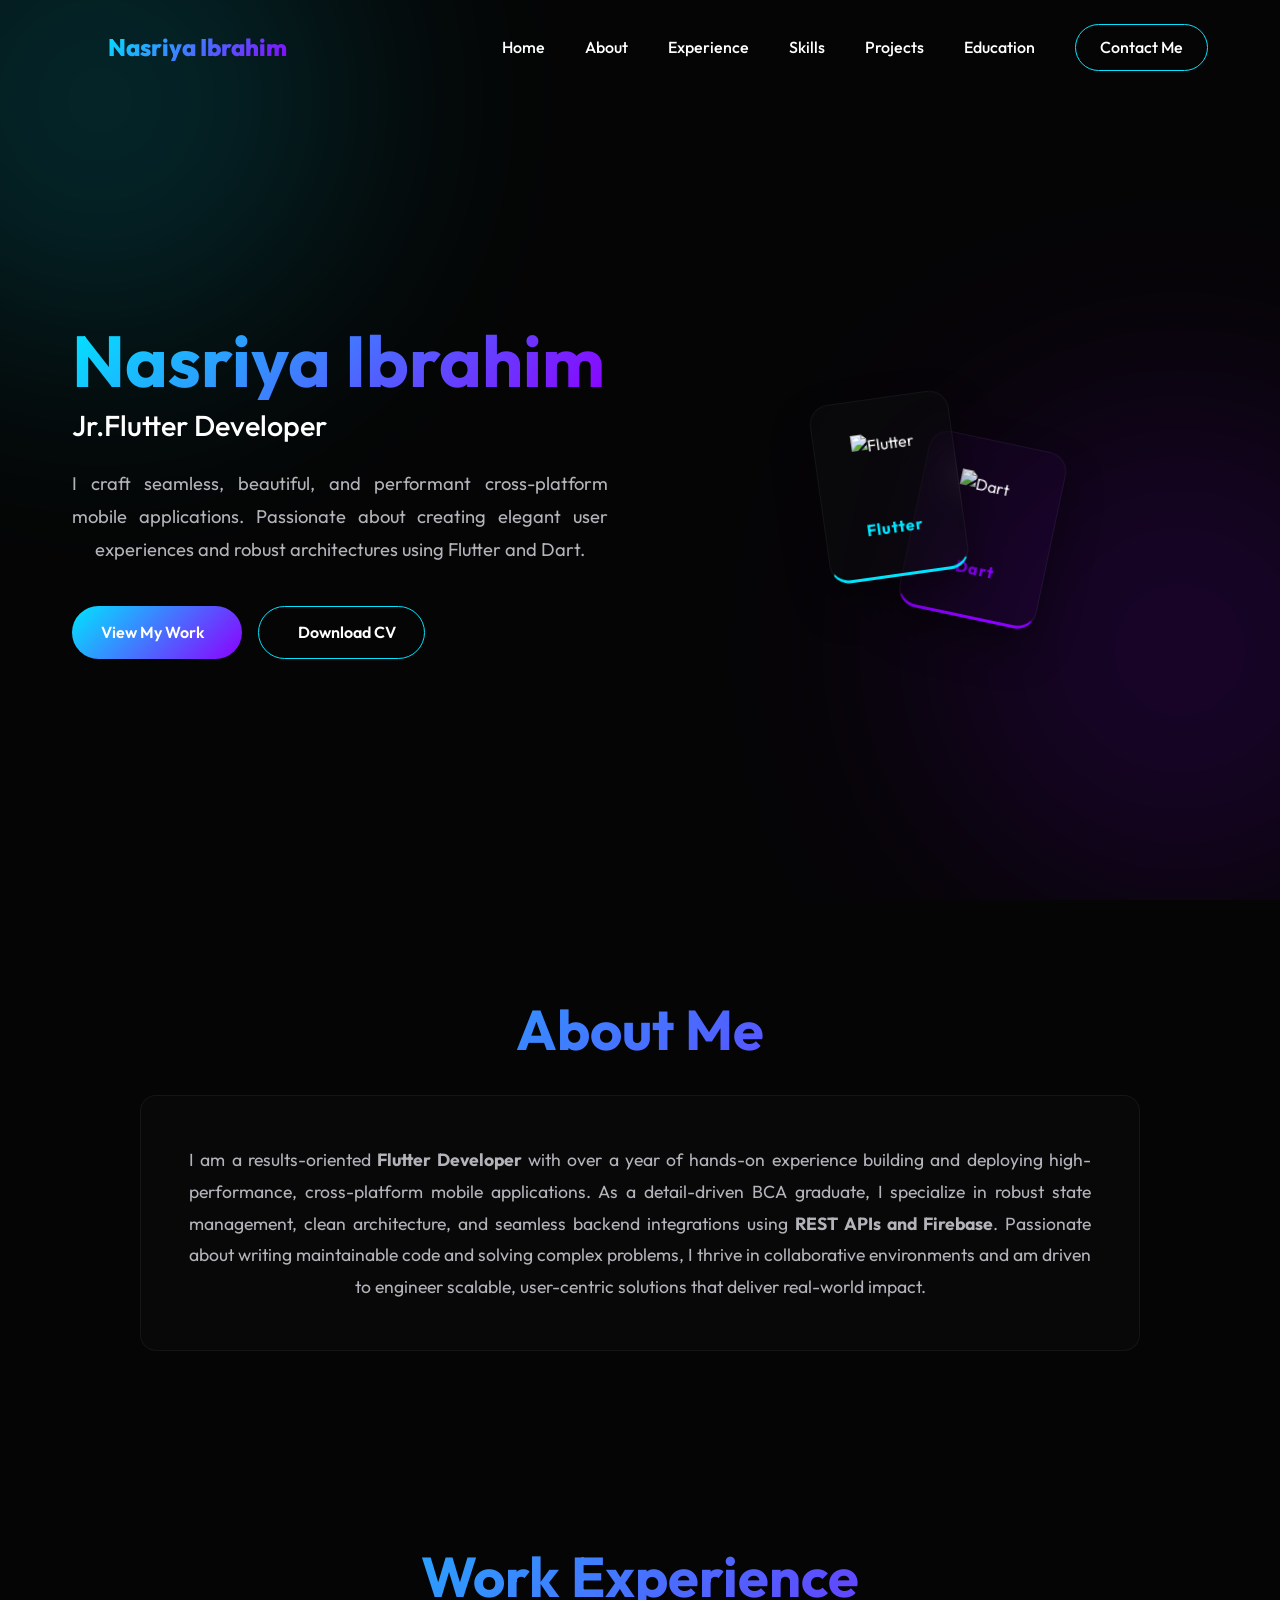
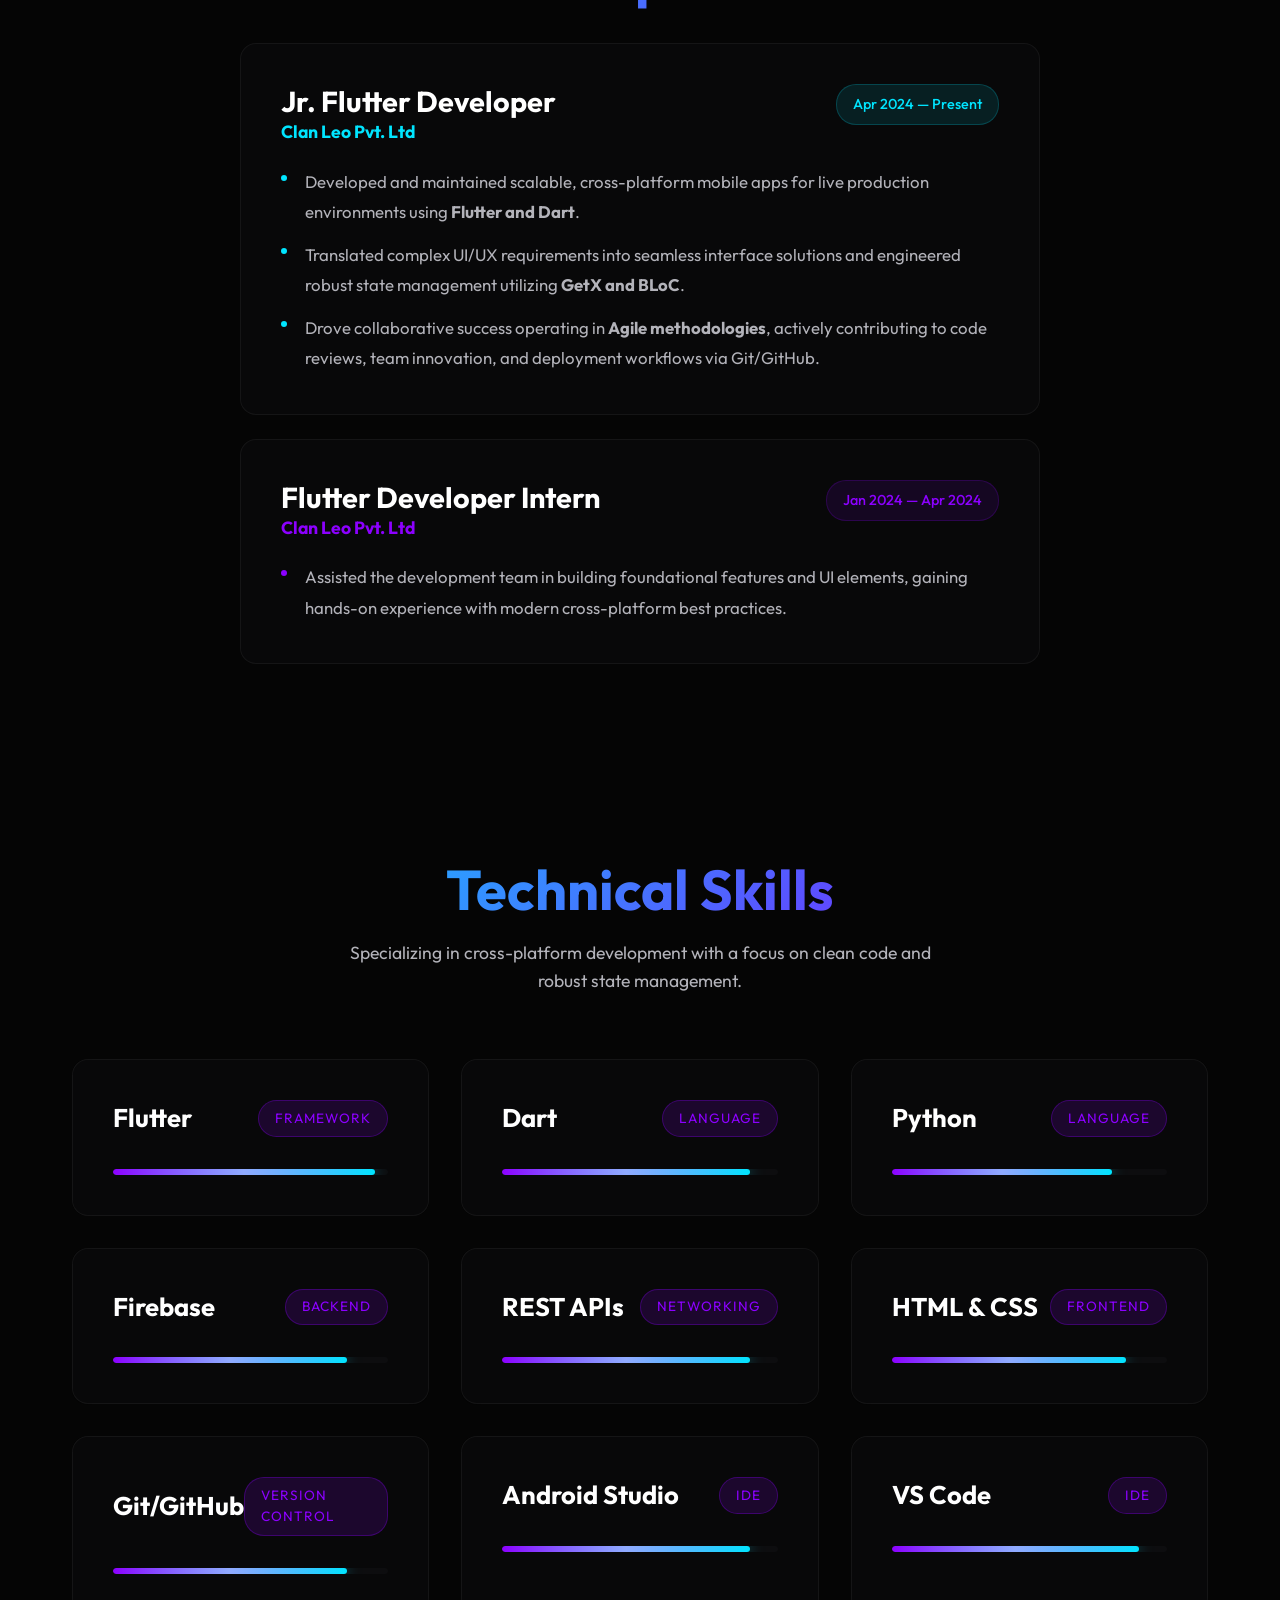
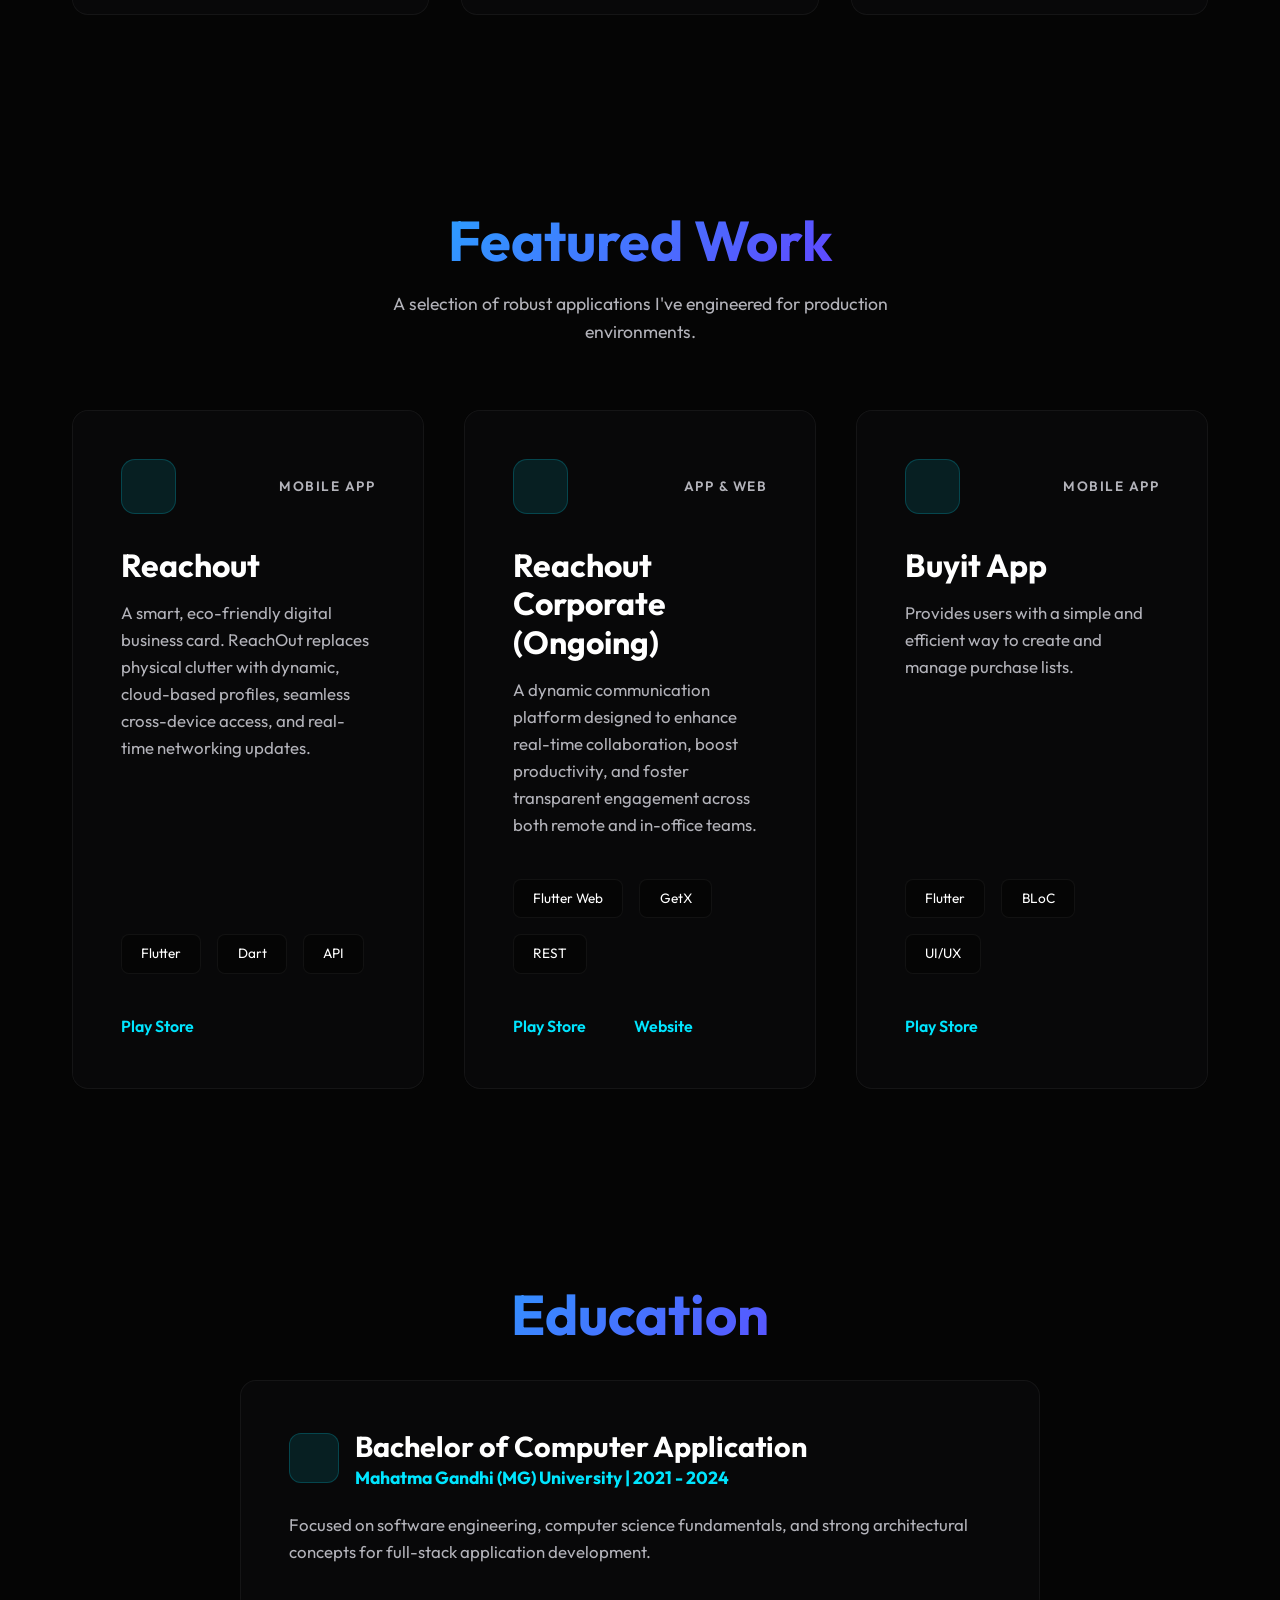
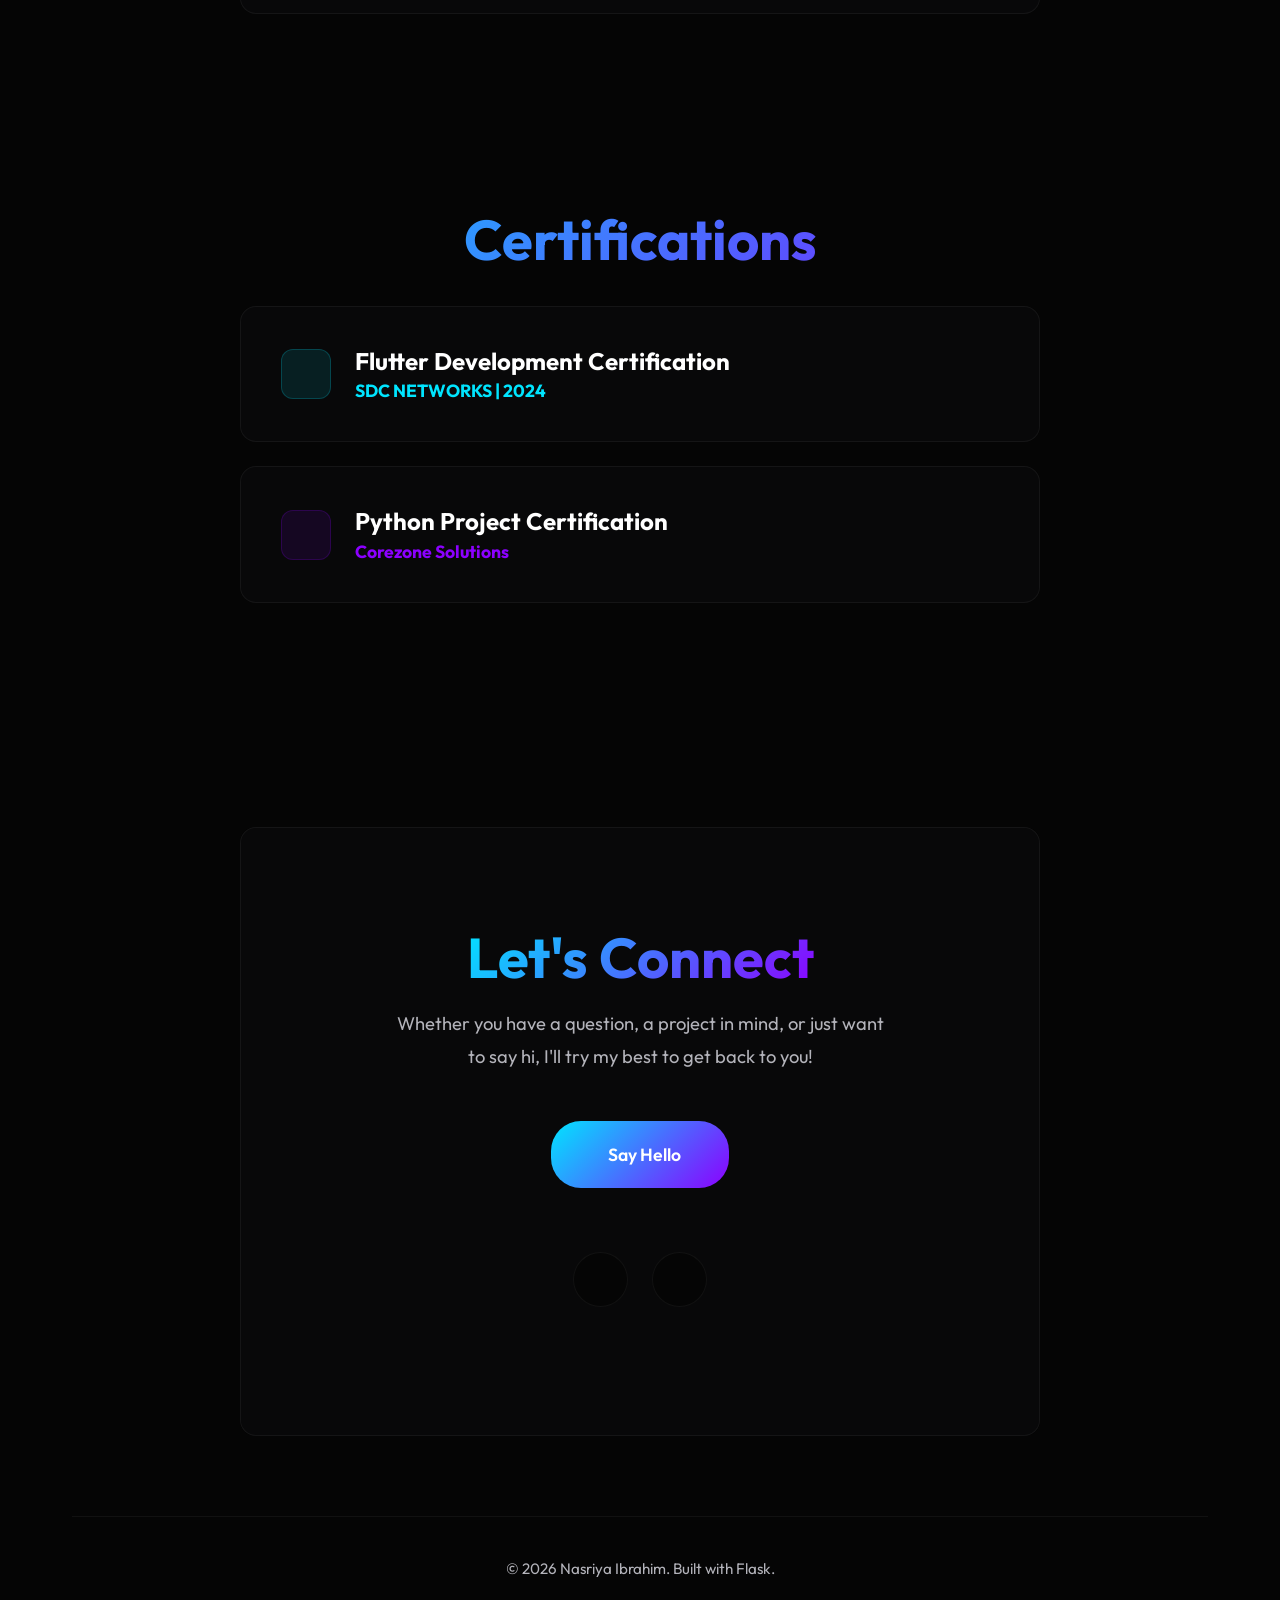
==== index.html @ cc46f15e "deploy: 3504ca70782f966c6904d2d7e022295c61c97cbf" ====
<!DOCTYPE html>
<html lang="en">

<head>
    <meta charset="UTF-8">
    <meta name="viewport" content="width=device-width, initial-scale=1.0">
    <title>Nasriya Ibrahim | Portfolio</title>
    <!-- Use Google Fonts -->
    <link rel="preconnect" href="https://fonts.googleapis.com">
    <link rel="preconnect" href="https://fonts.gstatic.com" crossorigin>
    <link href="https://fonts.googleapis.com/css2?family=Outfit:wght@300;400;500;600;700;800&display=swap"
        rel="stylesheet">
    <link rel="stylesheet" href="/static/css/style.css">
    <script src="https://unpkg.com/feather-icons"></script>
</head>

<body>

    <!-- Navbar -->
    <nav class="navbar" id="navbar">
        <div class="container nav-container">
            <a href="#home" class="logo">
                <i data-feather="code" class="logo-icon"></i>
                <span class="gradient-text">Nasriya Ibrahim</span>
            </a>
            <div class="nav-links" id="nav-links">
                <a href="#home">Home</a>
                <a href="#about">About</a>
                <a href="#experience">Experience</a>
                <a href="#skills">Skills</a>
                <a href="#projects">Projects</a>
                <a href="#education">Education</a>
                <a href="#contact" class="btn btn-outline nav-btn">Contact Me</a>
            </div>
            <button class="menu-toggle" id="menu-toggle"><i data-feather="menu"></i></button>
        </div>
    </nav>

    <!-- Hero Section -->
    <section id="home" class="hero-section">
        <div class="glow glow-1"></div>
        <div class="glow glow-2"></div>

        <div class="container hero-container animate-fade-in">
            <div class="hero-content">
                <h1 class="name gradient-text">Nasriya Ibrahim</h1>
                <h3 class="role">Jr.Flutter Developer</h3>

                <p class="bio text-secondary delay-1 animate-fade-in"
                    style="text-align: justify; text-align-last: center;">
                    I craft seamless, beautiful, and performant cross-platform mobile applications.
                    Passionate about creating elegant user experiences and robust architectures using Flutter and Dart.
                </p>

                <div class="hero-cta delay-2 animate-fade-in">
                    <a href="#projects" class="btn btn-primary">
                        View My Work <i data-feather="arrow-right"></i>
                    </a>
                    <a href="/static/cv.pdf" download="Nasriya_Ibrahim_CV.pdf"
                        class="btn btn-outline glass-panel">
                        <i data-feather="download"></i> Download CV
                    </a>
                </div>
            </div>

            <div class="hero-visual delay-3 animate-fade-in">
                <div class="tech-card tc-flutter">
                    <img src="https://storage.googleapis.com/cms-storage-bucket/4fd5520fe28ebf839174.svg"
                        alt="Flutter" />
                    <span>Flutter</span>
                </div>
                <div class="tech-card tc-dart">
                    <img src="https://upload.wikimedia.org/wikipedia/commons/f/fe/Dart_programming_language_logo.svg"
                        alt="Dart" />
                    <span>Dart</span>
                </div>
            </div>
        </div>
    </section>

    <!-- About Section -->
    <section id="about" class="section">
        <div class="container animate-fade-in delay-1">
            <h2 class="section-title gradient-text" style="text-align: center; margin-bottom: 2rem;">About Me</h2>
            <div class="glass-panel" style="padding: 3rem; margin: 0 auto; max-width: 1000px; text-align: center;">
                <p class="text-secondary"
                    style="font-size: 1.1rem; line-height: 1.8; text-align: justify; text-align-last: center;">
                    I am a results-oriented <strong>Flutter Developer</strong> with over a year of hands-on experience
                    building and deploying high-performance, cross-platform mobile applications. As a detail-driven BCA
                    graduate, I specialize in robust state management, clean architecture, and seamless backend
                    integrations using <strong>REST APIs and Firebase</strong>. Passionate about writing maintainable
                    code and solving complex problems, I thrive in collaborative environments and am driven to engineer
                    scalable, user-centric solutions that deliver real-world impact.
                </p>
            </div>
        </div>
    </section>

    <!-- Experience Section -->
    <section id="experience" class="section">
        <div class="container animate-fade-in delay-1">
            <h2 class="section-title gradient-text" style="text-align: center; margin-bottom: 2rem;">Work Experience
            </h2>

            <div style="display: flex; flex-direction: column; gap: 1.5rem; max-width: 800px; margin: 0 auto;">

                <!-- Role 1 -->
                <div class="glass-panel" style="padding: 2.5rem; transition: transform 0.3s ease;">
                    <div
                        style="display: flex; align-items: flex-start; justify-content: space-between; flex-wrap: wrap; gap: 1rem; margin-bottom: 1.5rem;">
                        <div>
                            <h3 style="font-size: 1.8rem; color: var(--text-primary); margin-bottom: 0.2rem;">Jr.
                                Flutter Developer</h3>
                            <h4 style="font-size: 1.1rem; color: var(--accent-primary);">Clan Leo Pvt. Ltd</h4>
                        </div>
                        <div
                            style="background: rgba(0, 229, 255, 0.1); padding: 0.5rem 1rem; border-radius: 20px; border: 1px solid rgba(0, 229, 255, 0.2); color: var(--accent-primary); font-weight: 500; font-size: 0.9rem;">
                            Apr 2024 &mdash; Present
                        </div>
                    </div>

                    <ul class="text-secondary"
                        style="font-size: 1.05rem; line-height: 1.8; list-style-type: none; margin: 0; padding: 0;">
                        <li style="position: relative; padding-left: 1.5rem; margin-bottom: 0.8rem;">
                            <span
                                style="position: absolute; left: 0; top: 0.5rem; width: 6px; height: 6px; border-radius: 50%; background: var(--accent-primary);"></span>
                            Developed and maintained scalable, cross-platform mobile apps for live production
                            environments using <strong>Flutter and Dart</strong>.
                        </li>
                        <li style="position: relative; padding-left: 1.5rem; margin-bottom: 0.8rem;">
                            <span
                                style="position: absolute; left: 0; top: 0.5rem; width: 6px; height: 6px; border-radius: 50%; background: var(--accent-primary);"></span>
                            Translated complex UI/UX requirements into seamless interface solutions and engineered
                            robust state management utilizing <strong>GetX and BLoC</strong>.
                        </li>
                        <li style="position: relative; padding-left: 1.5rem; margin-bottom: 0;">
                            <span
                                style="position: absolute; left: 0; top: 0.5rem; width: 6px; height: 6px; border-radius: 50%; background: var(--accent-primary);"></span>
                            Drove collaborative success operating in <strong>Agile methodologies</strong>, actively
                            contributing to code reviews, team innovation, and deployment workflows via Git/GitHub.
                        </li>
                    </ul>
                </div>

                <!-- Role 2 -->
                <div class="glass-panel" style="padding: 2.5rem; transition: transform 0.3s ease;">
                    <div
                        style="display: flex; align-items: flex-start; justify-content: space-between; flex-wrap: wrap; gap: 1rem; margin-bottom: 1.5rem;">
                        <div>
                            <h3 style="font-size: 1.8rem; color: var(--text-primary); margin-bottom: 0.2rem;">Flutter
                                Developer Intern</h3>
                            <h4 style="font-size: 1.1rem; color: var(--accent-secondary);">Clan Leo Pvt. Ltd</h4>
                        </div>
                        <div
                            style="background: rgba(140, 0, 255, 0.1); padding: 0.5rem 1rem; border-radius: 20px; border: 1px solid rgba(140, 0, 255, 0.2); color: var(--accent-secondary); font-weight: 500; font-size: 0.9rem;">
                            Jan 2024 &mdash; Apr 2024
                        </div>
                    </div>

                    <ul class="text-secondary"
                        style="font-size: 1.05rem; line-height: 1.8; list-style-type: none; margin: 0; padding: 0;">
                        <li style="position: relative; padding-left: 1.5rem; margin-bottom: 0;">
                            <span
                                style="position: absolute; left: 0; top: 0.5rem; width: 6px; height: 6px; border-radius: 50%; background: var(--accent-secondary);"></span>
                            Assisted the development team in building foundational features and UI elements, gaining
                            hands-on experience with modern cross-platform best practices.
                        </li>
                    </ul>
                </div>

            </div>
        </div>
    </section>

    <!-- Skills Section -->
    <section id="skills" class="section skills-section">
        <div class="container">
            <h2 class="section-title gradient-text animate-fade-in">Technical Skills</h2>
            <p class="section-subtitle animate-fade-in delay-1">
                Specializing in cross-platform development with a focus on clean code and robust state management.
            </p>

            <div class="skills-grid">
                
                <div class="skill-card glass-panel animate-fade-in delay-2">
                    <div class="skill-info">
                        <h3 class="skill-name">Flutter</h3>
                        <span class="skill-category">Framework</span>
                    </div>
                    <div class="skill-bar-container">
                        <div class="skill-bar" style="width: 95%"></div>
                    </div>
                </div>
                
                <div class="skill-card glass-panel animate-fade-in delay-3">
                    <div class="skill-info">
                        <h3 class="skill-name">Dart</h3>
                        <span class="skill-category">Language</span>
                    </div>
                    <div class="skill-bar-container">
                        <div class="skill-bar" style="width: 90%"></div>
                    </div>
                </div>
                
                <div class="skill-card glass-panel animate-fade-in delay-1">
                    <div class="skill-info">
                        <h3 class="skill-name">Python</h3>
                        <span class="skill-category">Language</span>
                    </div>
                    <div class="skill-bar-container">
                        <div class="skill-bar" style="width: 80%"></div>
                    </div>
                </div>
                
                <div class="skill-card glass-panel animate-fade-in delay-2">
                    <div class="skill-info">
                        <h3 class="skill-name">Firebase</h3>
                        <span class="skill-category">Backend</span>
                    </div>
                    <div class="skill-bar-container">
                        <div class="skill-bar" style="width: 85%"></div>
                    </div>
                </div>
                
                <div class="skill-card glass-panel animate-fade-in delay-3">
                    <div class="skill-info">
                        <h3 class="skill-name">REST APIs</h3>
                        <span class="skill-category">Networking</span>
                    </div>
                    <div class="skill-bar-container">
                        <div class="skill-bar" style="width: 90%"></div>
                    </div>
                </div>
                
                <div class="skill-card glass-panel animate-fade-in delay-1">
                    <div class="skill-info">
                        <h3 class="skill-name">HTML &amp; CSS</h3>
                        <span class="skill-category">Frontend</span>
                    </div>
                    <div class="skill-bar-container">
                        <div class="skill-bar" style="width: 85%"></div>
                    </div>
                </div>
                
                <div class="skill-card glass-panel animate-fade-in delay-2">
                    <div class="skill-info">
                        <h3 class="skill-name">Git/GitHub</h3>
                        <span class="skill-category">Version Control</span>
                    </div>
                    <div class="skill-bar-container">
                        <div class="skill-bar" style="width: 85%"></div>
                    </div>
                </div>
                
                <div class="skill-card glass-panel animate-fade-in delay-3">
                    <div class="skill-info">
                        <h3 class="skill-name">Android Studio</h3>
                        <span class="skill-category">IDE</span>
                    </div>
                    <div class="skill-bar-container">
                        <div class="skill-bar" style="width: 90%"></div>
                    </div>
                </div>
                
                <div class="skill-card glass-panel animate-fade-in delay-1">
                    <div class="skill-info">
                        <h3 class="skill-name">VS Code</h3>
                        <span class="skill-category">IDE</span>
                    </div>
                    <div class="skill-bar-container">
                        <div class="skill-bar" style="width: 90%"></div>
                    </div>
                </div>
                
            </div>
        </div>
    </section>

    <!-- Projects Section -->
    <section id="projects" class="section projects-section">
        <div class="container">
            <h2 class="section-title gradient-text animate-fade-in">Featured Work</h2>
            <p class="section-subtitle animate-fade-in delay-1">
                A selection of robust applications I've engineered for production environments.
            </p>

            <div class="projects-grid">
                
                <div class="project-card glass-panel animate-fade-in delay-2">
                    <div class="project-header">
                        <div class="project-icon">
                            
                            <i data-feather="smartphone"></i>
                            
                        </div>
                        <span class="project-type">Mobile App</span>
                    </div>

                    <h3 class="project-title">Reachout</h3>
                    <p class="project-desc">A smart, eco-friendly digital business card. ReachOut replaces physical clutter with dynamic, cloud-based profiles, seamless cross-device access, and real-time networking updates.</p>

                    <div class="project-tags">
                        
                        <span class="tag">Flutter</span>
                        
                        <span class="tag">Dart</span>
                        
                        <span class="tag">API</span>
                        
                    </div>

                    <div style="display: flex; gap: 1.5rem; flex-wrap: wrap;">
                        
                        <a href="https://play.google.com/store/apps/details?id=in.reachout_mobile" class="project-link" target="_blank" rel="noreferrer" >
                            Play Store <i data-feather="external-link" style="width: 16px; height: 16px;"></i>
                        </a>
                        
                    </div>
                </div>
                
                <div class="project-card glass-panel animate-fade-in delay-3">
                    <div class="project-header">
                        <div class="project-icon">
                            
                            <i data-feather="monitor"></i>
                            
                        </div>
                        <span class="project-type">App &amp; Web</span>
                    </div>

                    <h3 class="project-title">Reachout Corporate (Ongoing)</h3>
                    <p class="project-desc">A dynamic communication platform designed to enhance real-time collaboration, boost productivity, and foster transparent engagement across both remote and in-office teams.</p>

                    <div class="project-tags">
                        
                        <span class="tag">Flutter Web</span>
                        
                        <span class="tag">GetX</span>
                        
                        <span class="tag">REST</span>
                        
                    </div>

                    <div style="display: flex; gap: 1.5rem; flex-wrap: wrap;">
                        
                        <a href="https://play.google.com/store/apps/details?id=com.reachoutAlpha.corporatemobile" class="project-link" target="_blank" rel="noreferrer" >
                            Play Store <i data-feather="external-link" style="width: 16px; height: 16px;"></i>
                        </a>
                        
                        <a href="https://corporate.reachout.ltd" class="project-link" target="_blank" rel="noreferrer" >
                            Website <i data-feather="external-link" style="width: 16px; height: 16px;"></i>
                        </a>
                        
                    </div>
                </div>
                
                <div class="project-card glass-panel animate-fade-in delay-1">
                    <div class="project-header">
                        <div class="project-icon">
                            
                            <i data-feather="smartphone"></i>
                            
                        </div>
                        <span class="project-type">Mobile App</span>
                    </div>

                    <h3 class="project-title">Buyit App</h3>
                    <p class="project-desc">Provides users with a simple and efficient way to create and manage purchase lists.</p>

                    <div class="project-tags">
                        
                        <span class="tag">Flutter</span>
                        
                        <span class="tag">BLoC</span>
                        
                        <span class="tag">UI/UX</span>
                        
                    </div>

                    <div style="display: flex; gap: 1.5rem; flex-wrap: wrap;">
                        
                        <a href="https://play.google.com/store/apps/details?id=com.buyitltd.buyit" class="project-link" target="_blank" rel="noreferrer" >
                            Play Store <i data-feather="external-link" style="width: 16px; height: 16px;"></i>
                        </a>
                        
                    </div>
                </div>
                
            </div>
        </div>
    </section>

    <!-- Education Section -->
    <section id="education" class="section">
        <div class="container animate-fade-in delay-1">
            <h2 class="section-title gradient-text" style="text-align: center; margin-bottom: 2rem;">Education</h2>
            <div class="glass-panel"
                style="padding: 3rem; margin: 0 auto; max-width: 800px; transition: transform 0.3s ease;">
                <div style="display: flex; align-items: center; gap: 1rem; margin-bottom: 1rem;">
                    <div
                        style="width: 50px; height: 50px; border-radius: 12px; background: rgba(0, 229, 255, 0.1); color: var(--accent-primary); display: flex; justify-content: center; align-items: center; border: 1px solid rgba(0, 229, 255, 0.2);">
                        <i data-feather="book-open"></i>
                    </div>
                    <div>
                        <h3 style="font-size: 1.8rem; color: var(--text-primary); margin-bottom: 0.2rem;">Bachelor of
                            Computer Application</h3>
                        <h4 style="font-size: 1.1rem; color: var(--accent-primary);">Mahatma Gandhi (MG) University |
                            2021 - 2024</h4>
                    </div>
                </div>
                <p class="text-secondary" style="margin-top: 1.5rem; font-size: 1.05rem;">
                    Focused on software engineering, computer science fundamentals, and strong architectural concepts
                    for full-stack application development.
                </p>
            </div>
        </div>
    </section>


    <!-- Certifications Section -->
    <section id="certifications" class="section">
        <div class="container animate-fade-in">
            <h2 class="section-title gradient-text" style="text-align: center; margin-bottom: 2rem;">Certifications</h2>
            <div style="display: flex; flex-direction: column; gap: 1.5rem; max-width: 800px; margin: 0 auto;">
                <div class="glass-panel" style="padding: 2.5rem; transition: transform 0.3s ease;">
                    <div style="display: flex; align-items: center; gap: 1.5rem;">
                        <div
                            style="width: 50px; height: 50px; border-radius: 12px; background: rgba(0, 229, 255, 0.1); color: var(--accent-primary); display: flex; justify-content: center; align-items: center; border: 1px solid rgba(0, 229, 255, 0.2); flex-shrink: 0;">
                            <i data-feather="award"></i>
                        </div>
                        <div>
                            <h3 style="font-size: 1.5rem; color: var(--text-primary); margin-bottom: 0.3rem;">Flutter
                                Development Certification</h3>
                            <h4 style="font-size: 1.1rem; color: var(--accent-primary);">SDC NETWORKS | 2024</h4>
                        </div>
                    </div>
                </div>

                <div class="glass-panel" style="padding: 2.5rem; transition: transform 0.3s ease;">
                    <div style="display: flex; align-items: center; gap: 1.5rem;">
                        <div
                            style="width: 50px; height: 50px; border-radius: 12px; background: rgba(140, 0, 255, 0.1); color: var(--accent-secondary); display: flex; justify-content: center; align-items: center; border: 1px solid rgba(140, 0, 255, 0.2); flex-shrink: 0;">
                            <i data-feather="award"></i>
                        </div>
                        <div>
                            <h3 style="font-size: 1.5rem; color: var(--text-primary); margin-bottom: 0.3rem;">Python
                                Project Certification</h3>
                            <h4 style="font-size: 1.1rem; color: var(--accent-secondary);">Corezone Solutions</h4>
                        </div>
                    </div>
                </div>
            </div>
        </div>
    </section>

    <!-- Contact Section -->
    <footer id="contact" class="contact-section section">
        <div class="container contact-container">
            <div class="contact-content glass-panel animate-fade-in delay-2">
                <h2 class="section-title gradient-text">Let's Connect</h2>
                <p class="contact-desc">
                    Whether you have a question, a project in mind, or just want to say hi, I'll try my best to get back
                    to you!
                </p>

                <a href="mailto:nasriyaibrahim362@gmail.com" class="btn btn-primary contact-btn">
                    <i data-feather="mail"></i> Say Hello
                </a>

                <div class="social-links">
                    <a href="https://github.com/nasriya-ibrahim" target="_blank" rel="noreferrer" class="social-icon">
                        <i data-feather="github"></i>
                    </a>
                    <a href="https://www.linkedin.com/in/nasriya-ibrahim" target="_blank" rel="noreferrer"
                        class="social-icon">
                        <i data-feather="linkedin"></i>
                    </a>
                </div>
            </div>

            <div class="footer-bottom text-secondary">
                <p>&copy;
                    <script>document.write(new Date().getFullYear())</script> Nasriya Ibrahim. Built with Flask.
                </p>
            </div>
        </div>
    </footer>

    <script>
        // Initialize Feather Icons
        feather.replace();

        // Navbar Scroll Effect
        window.addEventListener('scroll', () => {
            const navbar = document.getElementById('navbar');
            if (window.scrollY > 50) {
                navbar.classList.add('scrolled', 'glass-panel');
            } else {
                navbar.classList.remove('scrolled', 'glass-panel');
            }
        });

        // Mobile Menu Toggle
        const menuToggle = document.getElementById('menu-toggle');
        const navLinks = document.getElementById('nav-links');

        menuToggle.addEventListener('click', () => {
            navLinks.classList.toggle('active');
            if (navLinks.classList.contains('active')) {
                navLinks.classList.add('glass-panel');
            }
        });

        // Smooth Scrolling setup (Optional depending on browser support, covered via CSS)
    </script>
</body>

</html>
---- static/css/style.css ----
:root {
  /* Core Colors - Deep Premium Black */
  --bg-primary: #050505;
  --bg-secondary: #0d0d0f;
  --bg-tertiary: rgba(255, 255, 255, 0.02);
  
  /* Accent Colors - Sleek Gold/Amber to signify premium 
     If the user wants pure black combinations, maybe silver/white, but let's use a subtle cyan/purple premium dark mode */
  --accent-primary: #00e5ff;
  --accent-secondary: #8c00ff;
  --text-primary: #ffffff;
  --text-secondary: #b3b3ba;
  
  /* Glassmorphism */
  --glass-bg: rgba(13, 13, 15, 0.5);
  --glass-border: rgba(255, 255, 255, 0.05);
  
  --font-main: 'Outfit', sans-serif;
}

* {
  margin: 0;
  padding: 0;
  box-sizing: border-box;
  scroll-behavior: smooth;
}

body {
  font-family: var(--font-main);
  background-color: var(--bg-primary);
  color: var(--text-primary);
  line-height: 1.6;
  overflow-x: hidden;
  -webkit-font-smoothing: antialiased;
}

/* Scrollbar */
::-webkit-scrollbar {
  width: 6px;
}
::-webkit-scrollbar-track {
  background: var(--bg-primary);
}
::-webkit-scrollbar-thumb {
  background: var(--bg-secondary);
  border-radius: 3px;
}
::-webkit-scrollbar-thumb:hover {
  background: var(--accent-secondary);
}

/* Typography Utilities */
h1, h2, h3, h4, h5, h6 {
  font-weight: 700;
  line-height: 1.2;
}

.gradient-text {
  background: linear-gradient(135deg, var(--accent-primary), var(--accent-secondary));
  -webkit-background-clip: text;
  -webkit-text-fill-color: transparent;
  background-clip: text;
}

.text-secondary {
    color: var(--text-secondary);
}

/* Layout Utilities */
.container {
  max-width: 1200px;
  margin: 0 auto;
  padding: 0 2rem;
}

.section {
  padding: 6rem 0;
}

/* Glass panel utility */
.glass-panel {
  background: var(--glass-bg);
  backdrop-filter: blur(16px);
  -webkit-backdrop-filter: blur(16px);
  border: 1px solid var(--glass-border);
  border-radius: 16px;
}

/* Buttons */
.btn {
  display: inline-flex;
  align-items: center;
  justify-content: center;
  padding: 0.8rem 1.8rem;
  border-radius: 30px;
  font-weight: 600;
  font-size: 1rem;
  cursor: pointer;
  transition: all 0.3s ease;
  text-decoration: none;
  gap: 0.6rem;
}

.btn-primary {
  background: linear-gradient(135deg, var(--accent-primary), var(--accent-secondary));
  color: #fff;
  border: none;
  position: relative;
  overflow: hidden;
  z-index: 1;
}

.btn-primary::before {
  content: '';
  position: absolute;
  top: 0; left: 0; right: 0; bottom: 0;
  background: linear-gradient(135deg, var(--accent-secondary), var(--accent-primary));
  z-index: -1;
  transition: opacity 0.3s ease;
  opacity: 0;
}

.btn-primary:hover::before {
  opacity: 1;
}

.btn-primary:hover {
  transform: translateY(-3px);
  box-shadow: 0 10px 25px rgba(140, 0, 255, 0.4);
}

.btn-outline {
  background: transparent;
  color: var(--text-primary);
  border: 1px solid var(--accent-primary);
}

.btn-outline:hover {
  background: rgba(0, 229, 255, 0.1);
  transform: translateY(-2px);
}

/* Animations */
@keyframes fadeIn {
  from { opacity: 0; transform: translateY(20px); }
  to { opacity: 1; transform: translateY(0); }
}

@keyframes pulse-glow {
  0% { box-shadow: 0 0 0 0 rgba(0, 229, 255, 0.4); }
  70% { box-shadow: 0 0 20px 10px rgba(0, 229, 255, 0); }
  100% { box-shadow: 0 0 0 0 rgba(0, 229, 255, 0); }
}

@keyframes float {
  0% { transform: translateY(0px); }
  50% { transform: translateY(-15px); }
  100% { transform: translateY(0px); }
}

.animate-fade-in {
  animation: fadeIn 0.8s ease-out forwards;
}

.delay-1 { animation-delay: 0.1s; }
.delay-2 { animation-delay: 0.2s; }
.delay-3 { animation-delay: 0.3s; }

/* ---------------- Navbar ---------------- */
.navbar {
  position: fixed;
  top: 0;
  left: 0;
  width: 100%;
  padding: 1.5rem 0;
  z-index: 1000;
  transition: all 0.3s ease;
}

.navbar.scrolled {
  padding: 1rem 0;
  border-radius: 0;
  border-left: none;
  border-right: none;
  border-top: none;
}

.nav-container {
  display: flex;
  justify-content: space-between;
  align-items: center;
}

.logo {
  display: flex;
  align-items: center;
  gap: 0.5rem;
  font-size: 1.5rem;
  font-weight: 800;
  text-decoration: none;
  color: var(--text-primary);
}

.logo-icon {
  color: var(--accent-primary);
  width: 28px; height: 28px;
}

.nav-links {
  display: flex;
  align-items: center;
  gap: 2.5rem;
}

.nav-links a {
  color: var(--text-primary);
  text-decoration: none;
  font-weight: 500;
  font-size: 1rem;
  transition: color 0.3s ease;
}

.nav-links a:hover {
  color: var(--accent-primary);
}

.nav-btn {
  padding: 0.6rem 1.5rem;
  font-size: 0.9rem;
}

.menu-toggle {
  display: none;
  background: transparent;
  border: none;
  color: var(--text-primary);
  cursor: pointer;
}

/* ---------------- Hero Section ---------------- */
.hero-section {
  min-height: 100vh;
  display: flex;
  align-items: center;
  position: relative;
  overflow: hidden;
  padding-top: 5rem;
}

.glow {
  position: absolute;
  width: 500px;
  height: 500px;
  border-radius: 50%;
  filter: blur(120px);
  z-index: -1;
}

.glow-1 {
  top: -150px;
  left: -150px;
  background: var(--accent-primary);
  opacity: 0.15;
}

.glow-2 {
  bottom: 0;
  right: -150px;
  background: var(--accent-secondary);
  opacity: 0.15;
}

.hero-container {
  display: flex;
  align-items: center;
  justify-content: space-between;
  width: 100%;
  gap: 4rem;
}

.hero-content {
  flex: 1;
  max-width: 600px;
}

.greeting {
  font-size: 1.5rem;
  font-weight: 400;
  color: var(--text-secondary);
  margin-bottom: 0.5rem;
  letter-spacing: 2px;
}

.name {
  font-size: 4.5rem;
  margin-bottom: 0.5rem;
  line-height: 1.1;
}

.role {
  font-size: 1.8rem;
  color: var(--text-primary);
  margin-bottom: 1.5rem;
  font-weight: 500;
}

.bio {
  font-size: 1.15rem;
  margin-bottom: 2.5rem;
  line-height: 1.8;
}

.hero-cta {
  display: flex;
  gap: 1rem;
}

.hero-visual {
  flex: 1;
  display: flex;
  justify-content: center;
  align-items: center;
  position: relative;
}

.tech-card {
  width: 140px;
  height: 180px;
  background: var(--glass-bg);
  backdrop-filter: blur(16px);
  border: 1px solid var(--glass-border);
  border-radius: 20px;
  display: flex;
  flex-direction: column;
  justify-content: center;
  align-items: center;
  box-shadow: 0 20px 40px rgba(0,0,0,0.4);
  position: absolute;
  transition: transform 0.5s ease, box-shadow 0.5s ease;
}

.tech-card img {
  width: 65px;
  height: 65px;
  object-fit: contain;
  margin-bottom: 1.2rem;
}

.tech-card span {
  font-weight: 700;
  letter-spacing: 1px;
  font-size: 1rem;
}

.tc-flutter {
  transform: rotate(-8deg) translateX(-50px) translateY(-10px);
  z-index: 2;
  border-bottom: 3px solid var(--accent-primary);
  animation: float-tilt-1 6s ease-in-out infinite;
}

.tc-flutter span {
  color: var(--accent-primary);
}

.tc-dart {
  transform: rotate(12deg) translateX(50px) translateY(30px);
  z-index: 1;
  background: rgba(140, 0, 255, 0.05);
  border-bottom: 3px solid var(--accent-secondary);
  animation: float-tilt-2 7s ease-in-out infinite 1s;
}

.tc-dart span {
  color: var(--accent-secondary);
}

.tech-card:hover {
  transform: scale(1.05) translateZ(20px);
  box-shadow: 0 30px 60px rgba(0,229,255,0.2);
  z-index: 3;
}

@keyframes float-tilt-1 {
  0%, 100% { transform: rotate(-8deg) translateX(-50px) translateY(-10px); }
  50% { transform: rotate(-6deg) translateX(-50px) translateY(-25px); }
}

@keyframes float-tilt-2 {
  0%, 100% { transform: rotate(12deg) translateX(50px) translateY(30px); }
  50% { transform: rotate(9deg) translateX(50px) translateY(15px); }
}

/* ---------------- Skills Section ---------------- */
.skills-section {
  position: relative;
}

.section-title {
  font-size: 3.5rem;
  text-align: center;
  margin-bottom: 1rem;
}

.section-subtitle {
  text-align: center;
  color: var(--text-secondary);
  max-width: 600px;
  margin: 0 auto 4rem auto;
  font-size: 1.1rem;
}

.skills-grid {
  display: grid;
  grid-template-columns: repeat(auto-fit, minmax(300px, 1fr));
  gap: 2rem;
}

.skill-card {
  padding: 2.5rem;
  transition: transform 0.4s ease, box-shadow 0.4s ease;
}

.skill-card:hover {
  transform: translateY(-8px);
  box-shadow: 0 15px 40px rgba(0, 229, 255, 0.08);
}

.skill-info {
  display: flex;
  justify-content: space-between;
  align-items: center;
  margin-bottom: 2rem;
}

.skill-name {
  font-size: 1.6rem;
  color: var(--text-primary);
}

.skill-category {
  font-size: 0.85rem;
  padding: 0.4rem 1rem;
  background: rgba(140, 0, 255, 0.15);
  color: var(--accent-secondary);
  border-radius: 20px;
  border: 1px solid rgba(140, 0, 255, 0.3);
  text-transform: uppercase;
  letter-spacing: 1px;
}

.skill-bar-container {
  width: 100%;
  height: 6px;
  background: var(--bg-secondary);
  border-radius: 3px;
  overflow: hidden;
  position: relative;
}

.skill-bar {
  height: 100%;
  background: linear-gradient(90deg, var(--accent-secondary), var(--accent-primary));
  border-radius: 3px;
  box-shadow: 0 0 15px rgba(0, 229, 255, 0.6);
  position: relative;
}

.skill-bar::after {
    content: '';
    position: absolute;
    top: 0; right: 0; bottom: 0; left: 0;
    background: linear-gradient(90deg, transparent, rgba(255,255,255,0.4), transparent);
    animation: shine 2s infinite linear;
}

@keyframes shine {
    0% { transform: translateX(-100%); }
    100% { transform: translateX(100%); }
}

/* ---------------- Projects Section ---------------- */
.projects-section {
  position: relative;
}

.projects-grid {
  display: grid;
  grid-template-columns: repeat(auto-fit, minmax(340px, 1fr));
  gap: 2.5rem;
}

.project-card {
  padding: 3rem;
  display: flex;
  flex-direction: column;
  transition: transform 0.4s ease, border-color 0.4s ease;
  cursor: pointer;
  position: relative;
  overflow: hidden;
}

.project-card::before {
  content: '';
  position: absolute;
  top: 0; left: 0; right: 0; height: 4px;
  background: linear-gradient(90deg, var(--accent-primary), var(--accent-secondary));
  opacity: 0;
  transition: opacity 0.4s ease;
}

.project-card:hover {
  transform: translateY(-10px);
  border-color: rgba(255, 255, 255, 0.15);
}

.project-card:hover::before {
  opacity: 1;
}

.project-header {
  display: flex;
  justify-content: space-between;
  align-items: center;
  margin-bottom: 2rem;
}

.project-icon {
  width: 55px;
  height: 55px;
  border-radius: 14px;
  background: rgba(0, 229, 255, 0.1);
  color: var(--accent-primary);
  display: flex;
  justify-content: center;
  align-items: center;
  border: 1px solid rgba(0, 229, 255, 0.2);
}

.project-type {
  font-size: 0.85rem;
  text-transform: uppercase;
  letter-spacing: 1.5px;
  color: var(--text-secondary);
  font-weight: 600;
}

.project-title {
  font-size: 2rem;
  margin-bottom: 1rem;
  color: var(--text-primary);
}

.project-desc {
  color: var(--text-secondary);
  margin-bottom: 2.5rem;
  flex-grow: 1;
  font-size: 1.05rem;
}

.project-tags {
  display: flex;
  flex-wrap: wrap;
  gap: 1rem;
  margin-bottom: 2.5rem;
}

.tag {
  font-size: 0.85rem;
  padding: 0.5rem 1.2rem;
  background: var(--bg-primary);
  color: var(--text-primary);
  border-radius: 8px;
  border: 1px solid var(--glass-border);
}

.project-link {
  display: inline-flex;
  align-items: center;
  gap: 0.5rem;
  color: var(--accent-primary);
  text-decoration: none;
  font-weight: 600;
  font-size: 1rem;
  transition: gap 0.3s ease;
}

.project-link:hover {
  gap: 0.8rem;
}

/* ---------------- Contact Section ---------------- */
.contact-section {
  position: relative;
  margin-top: 2rem;
}

.contact-content {
  text-align: center;
  padding: 6rem 2rem;
  max-width: 800px;
  margin: 0 auto;
  display: flex;
  flex-direction: column;
  align-items: center;
}

.contact-desc {
  color: var(--text-secondary);
  font-size: 1.15rem;
  max-width: 500px;
  margin: 0 auto 3rem auto;
  line-height: 1.8;
}

.contact-btn {
  margin-bottom: 4rem;
  padding: 1.2rem 3rem;
  font-size: 1.1rem;
}

.social-links {
  display: flex;
  gap: 1.5rem;
  justify-content: center;
  margin-bottom: 2rem;
}

.social-icon {
  width: 55px;
  height: 55px;
  display: flex;
  justify-content: center;
  align-items: center;
  border-radius: 50%;
  background: var(--bg-primary);
  color: var(--text-primary);
  text-decoration: none;
  transition: all 0.3s ease;
  border: 1px solid var(--glass-border);
}

.social-icon:hover {
  background: var(--accent-primary);
  color: var(--bg-primary);
  transform: translateY(-8px);
  box-shadow: 0 15px 25px rgba(0, 229, 255, 0.2);
}

.footer-bottom {
  text-align: center;
  margin-top: 5rem;
  font-size: 0.95rem;
  border-top: 1px solid var(--glass-border);
  padding-top: 2.5rem;
}

/* ---------------- Responsive ---------------- */
@media (max-width: 992px) {
  .hero-container {
    flex-direction: column;
    text-align: center;
  }
  
  .hero-content {
    display: flex;
    flex-direction: column;
    align-items: center;
  }
  
  .name {
    font-size: 3.5rem;
  }
  
  .hero-visual {
    margin-top: 4rem;
  }
}

@media (max-width: 768px) {
  .menu-toggle {
    display: block;
  }
  
  .nav-links {
    position: absolute;
    top: 100%;
    left: 1rem;
    right: 1rem;
    flex-direction: column;
    padding: 2rem;
    gap: 1.5rem;
    opacity: 0;
    pointer-events: none;
    transform: translateY(-10px);
    transition: all 0.3s ease;
    border-radius: 16px;
    background: var(--glass-bg);
    backdrop-filter: blur(16px);
    border: 1px solid var(--glass-border);
  }
  
  .nav-links.active {
    opacity: 1;
    pointer-events: all;
    transform: translateY(10px);
  }

  .name {
    font-size: 2.8rem;
  }
  .section-title {
    font-size: 2.8rem;
  }
}
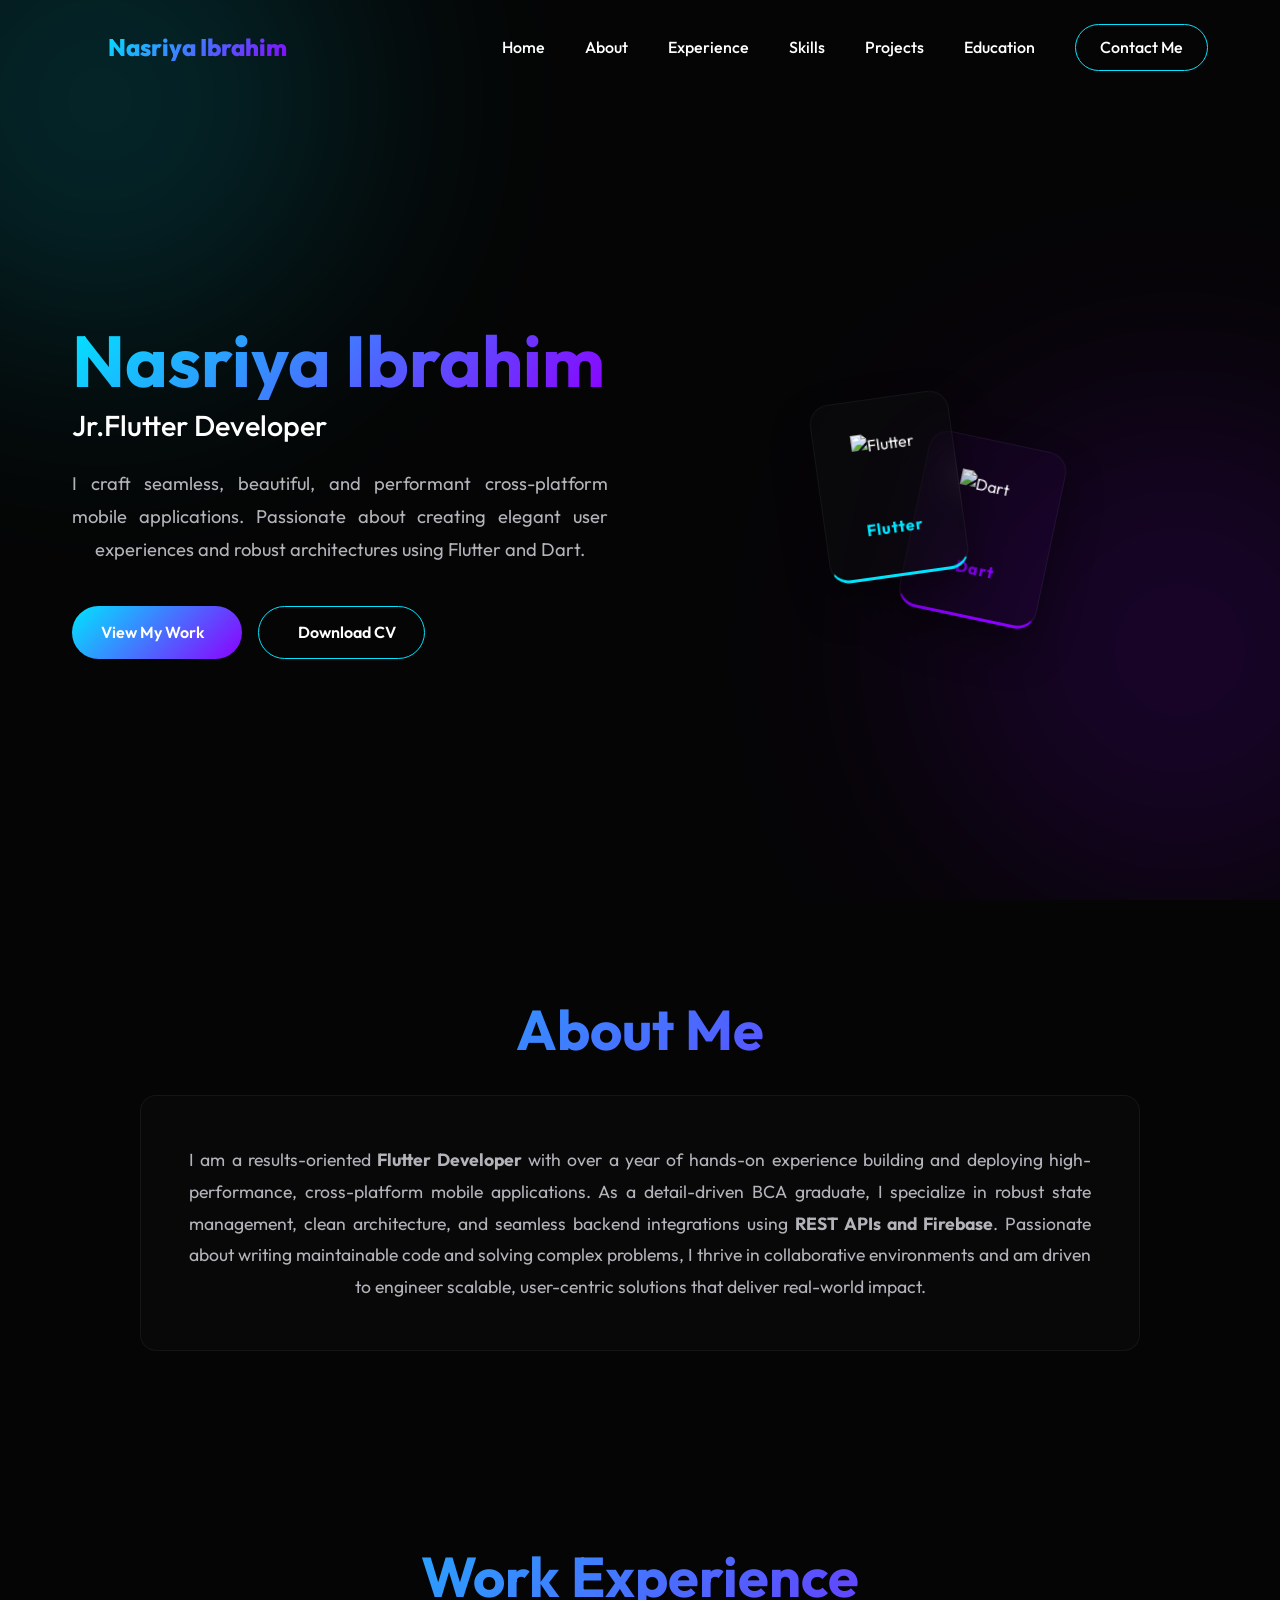
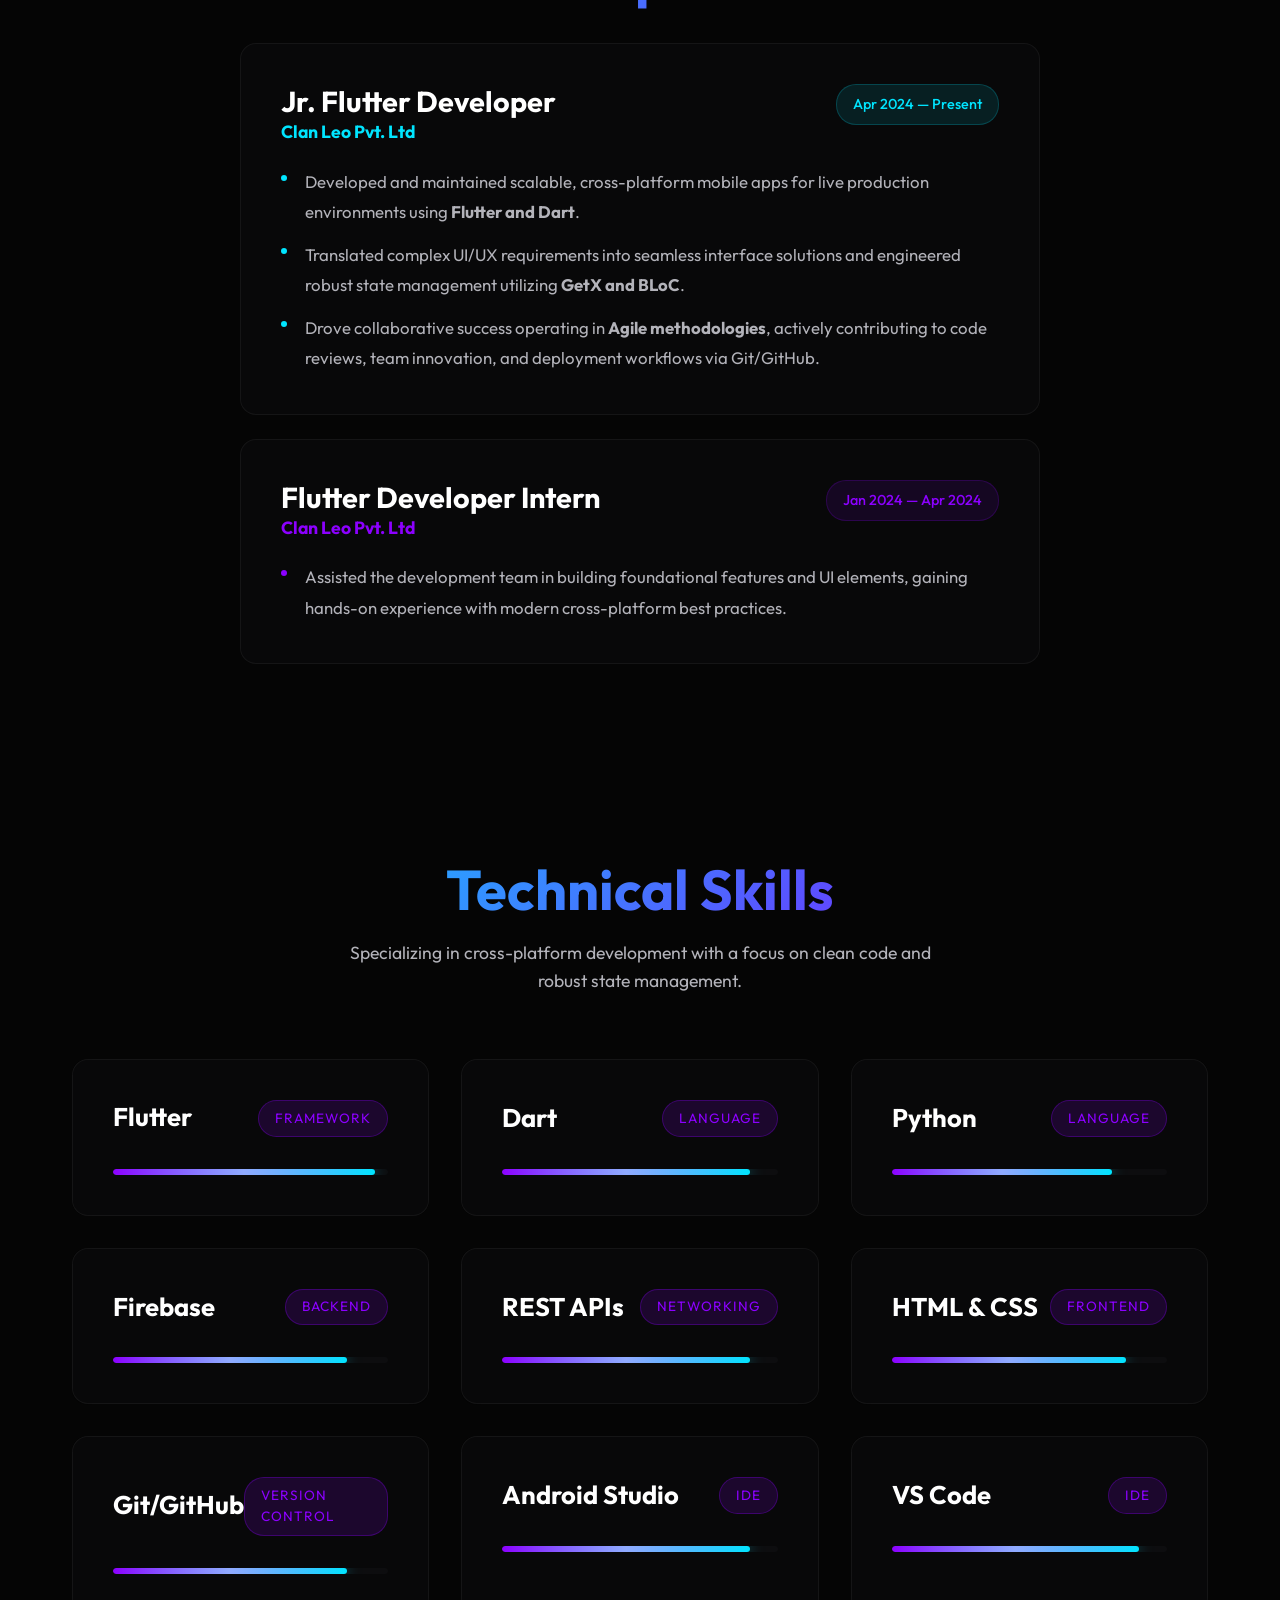
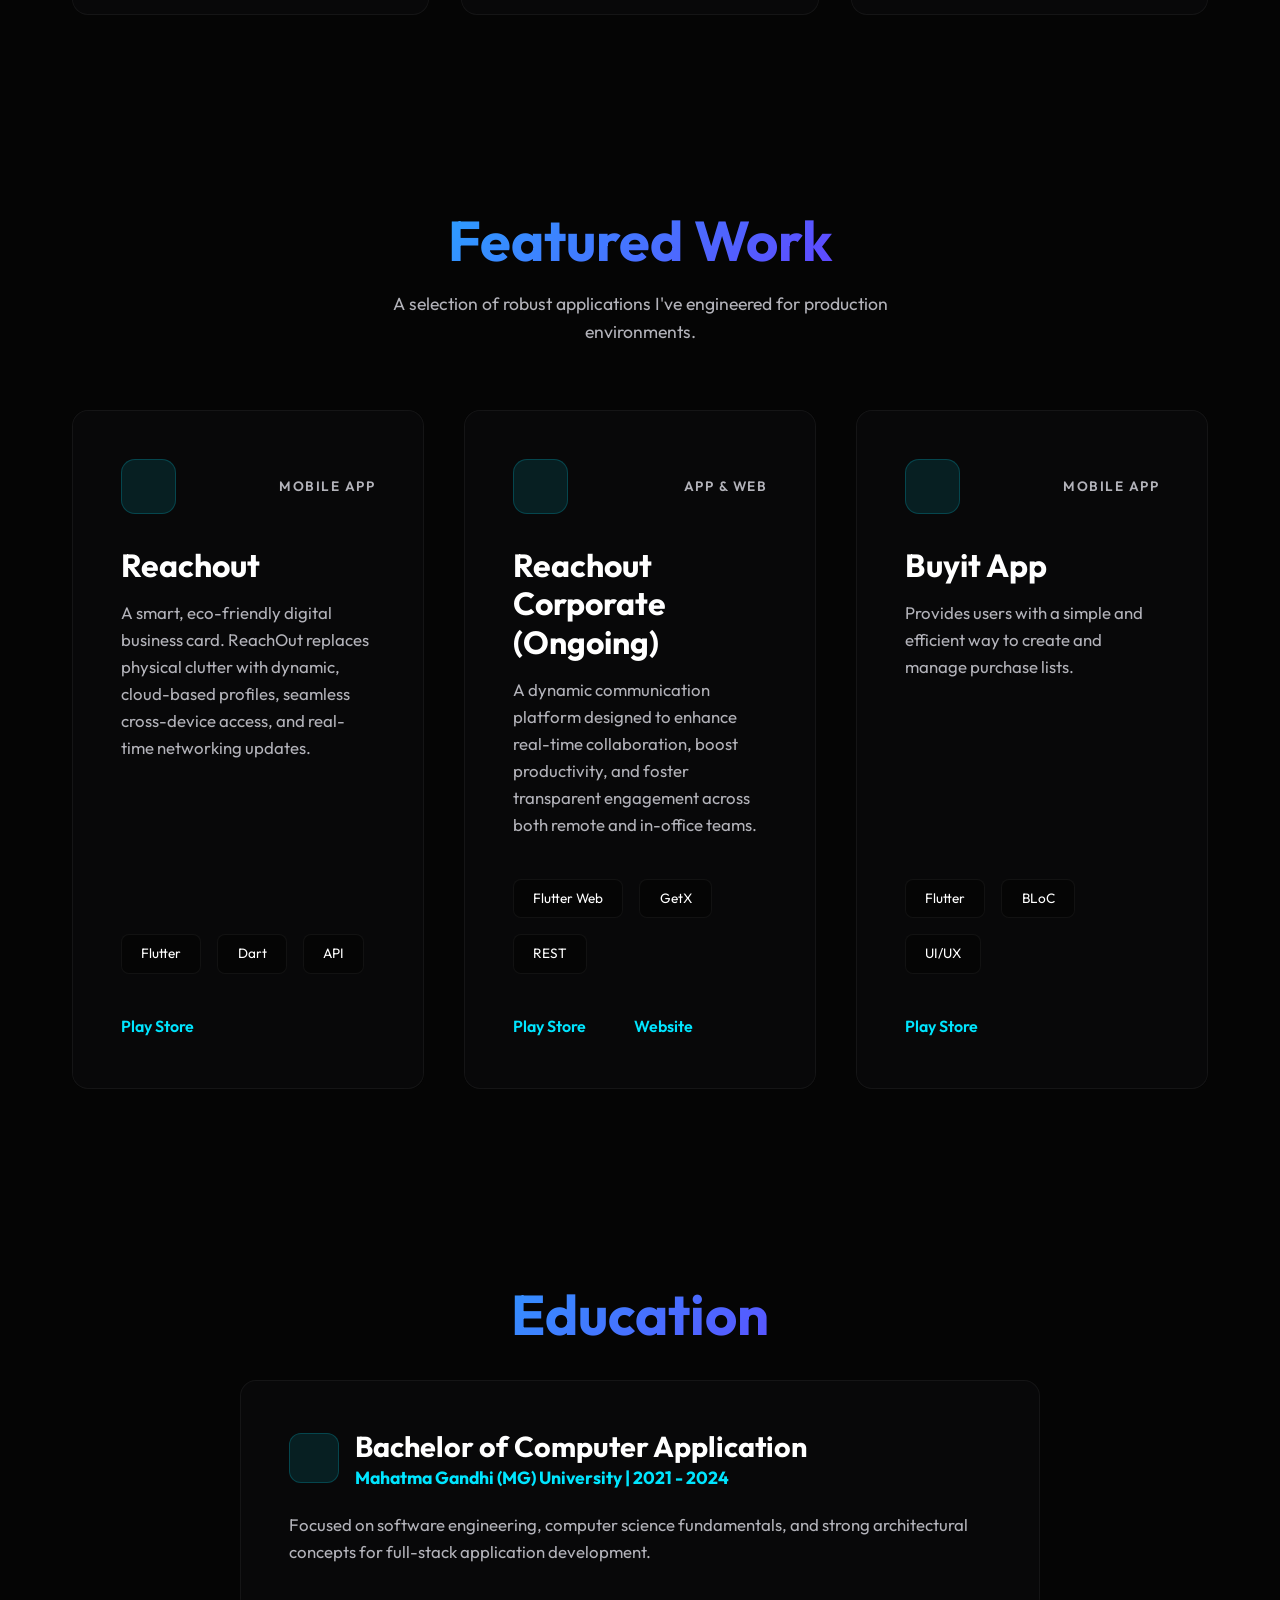
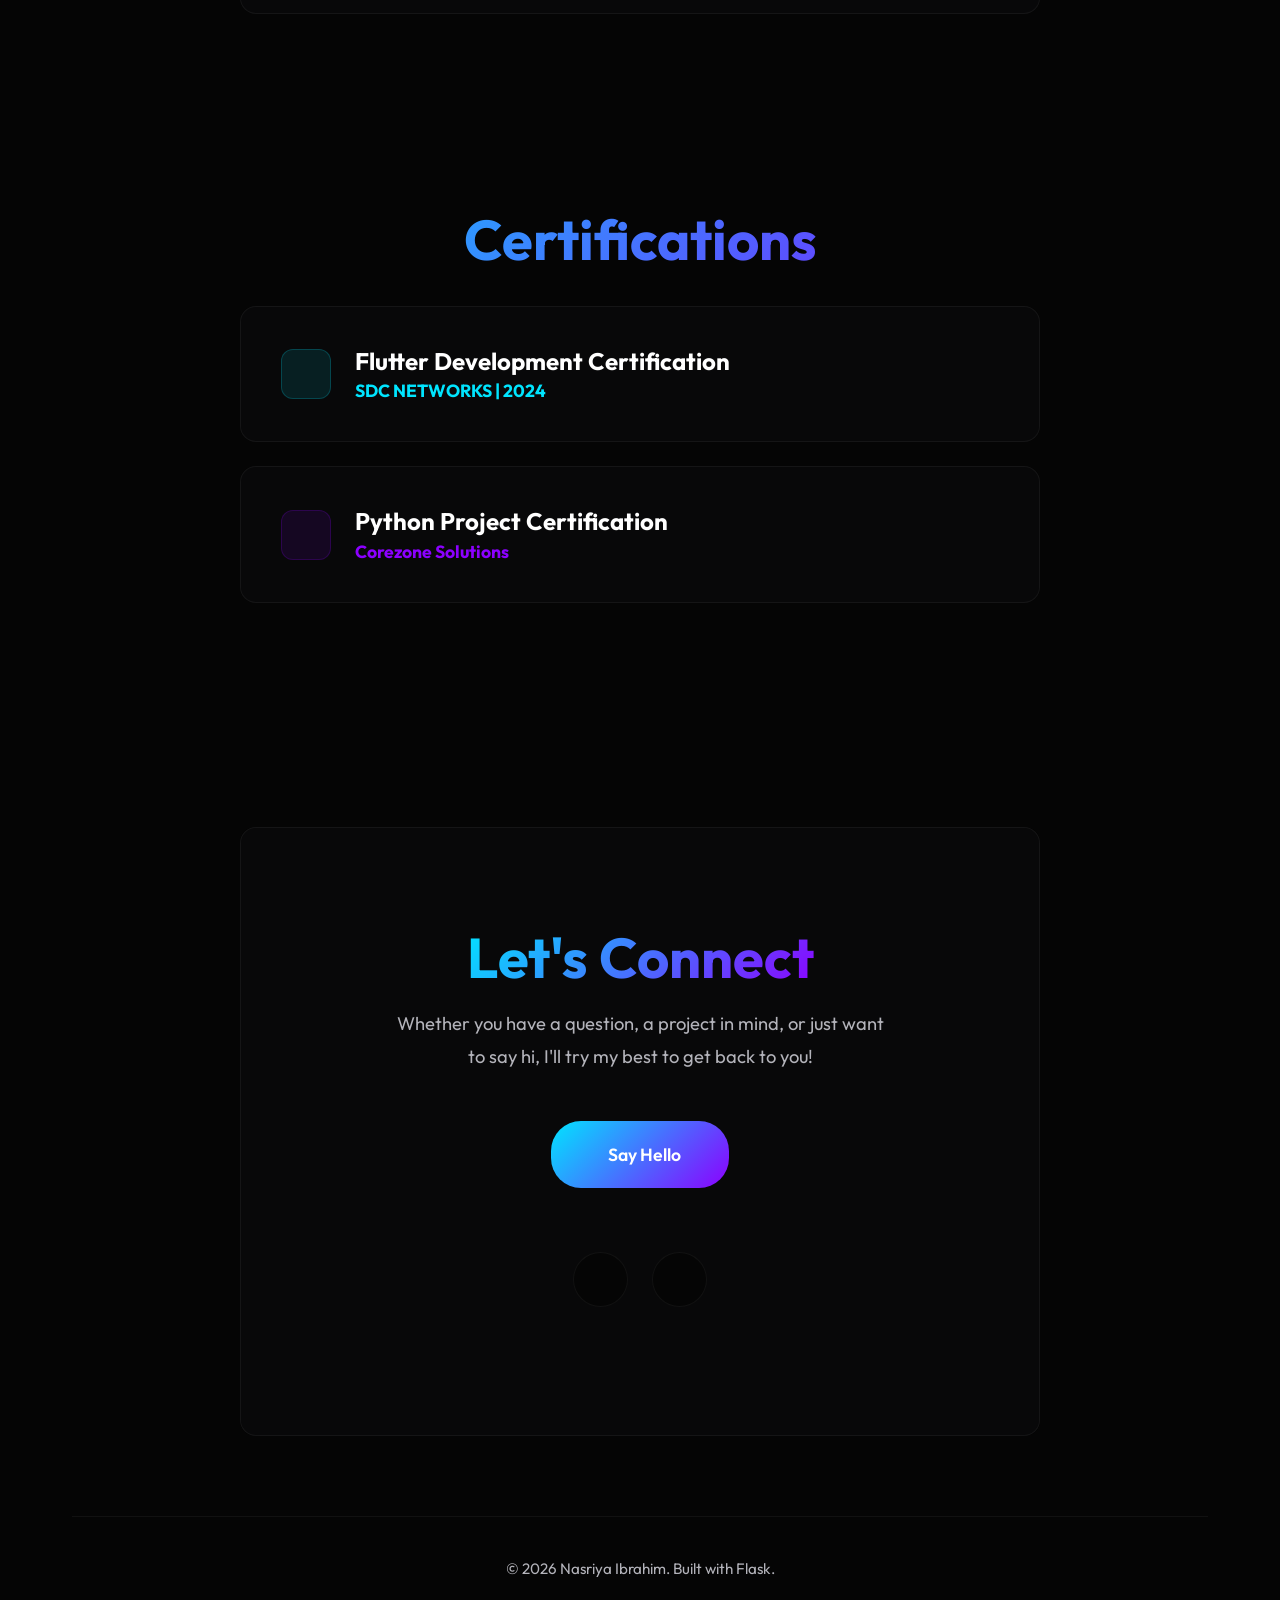
==== commit 1ea78bc6: "deploy: 3174bc1dd96426709316626521cb79a0fdcc51be" ====
--- a/index.html
+++ b/index.html
@@ -10,7 +10,7 @@
     <link rel="preconnect" href="https://fonts.gstatic.com" crossorigin>
     <link href="https://fonts.googleapis.com/css2?family=Outfit:wght@300;400;500;600;700;800&display=swap"
         rel="stylesheet">
-    <link rel="stylesheet" href="/static/css/style.css">
+    <link rel="stylesheet" href="static/css/style.css">
     <script src="https://unpkg.com/feather-icons"></script>
 </head>
 
@@ -56,7 +56,7 @@
                     <a href="#projects" class="btn btn-primary">
                         View My Work <i data-feather="arrow-right"></i>
                     </a>
-                    <a href="/static/cv.pdf" download="Nasriya_Ibrahim_CV.pdf"
+                    <a href="static/cv.pdf" download="Nasriya_Ibrahim_CV.pdf"
                         class="btn btn-outline glass-panel">
                         <i data-feather="download"></i> Download CV
                     </a>
